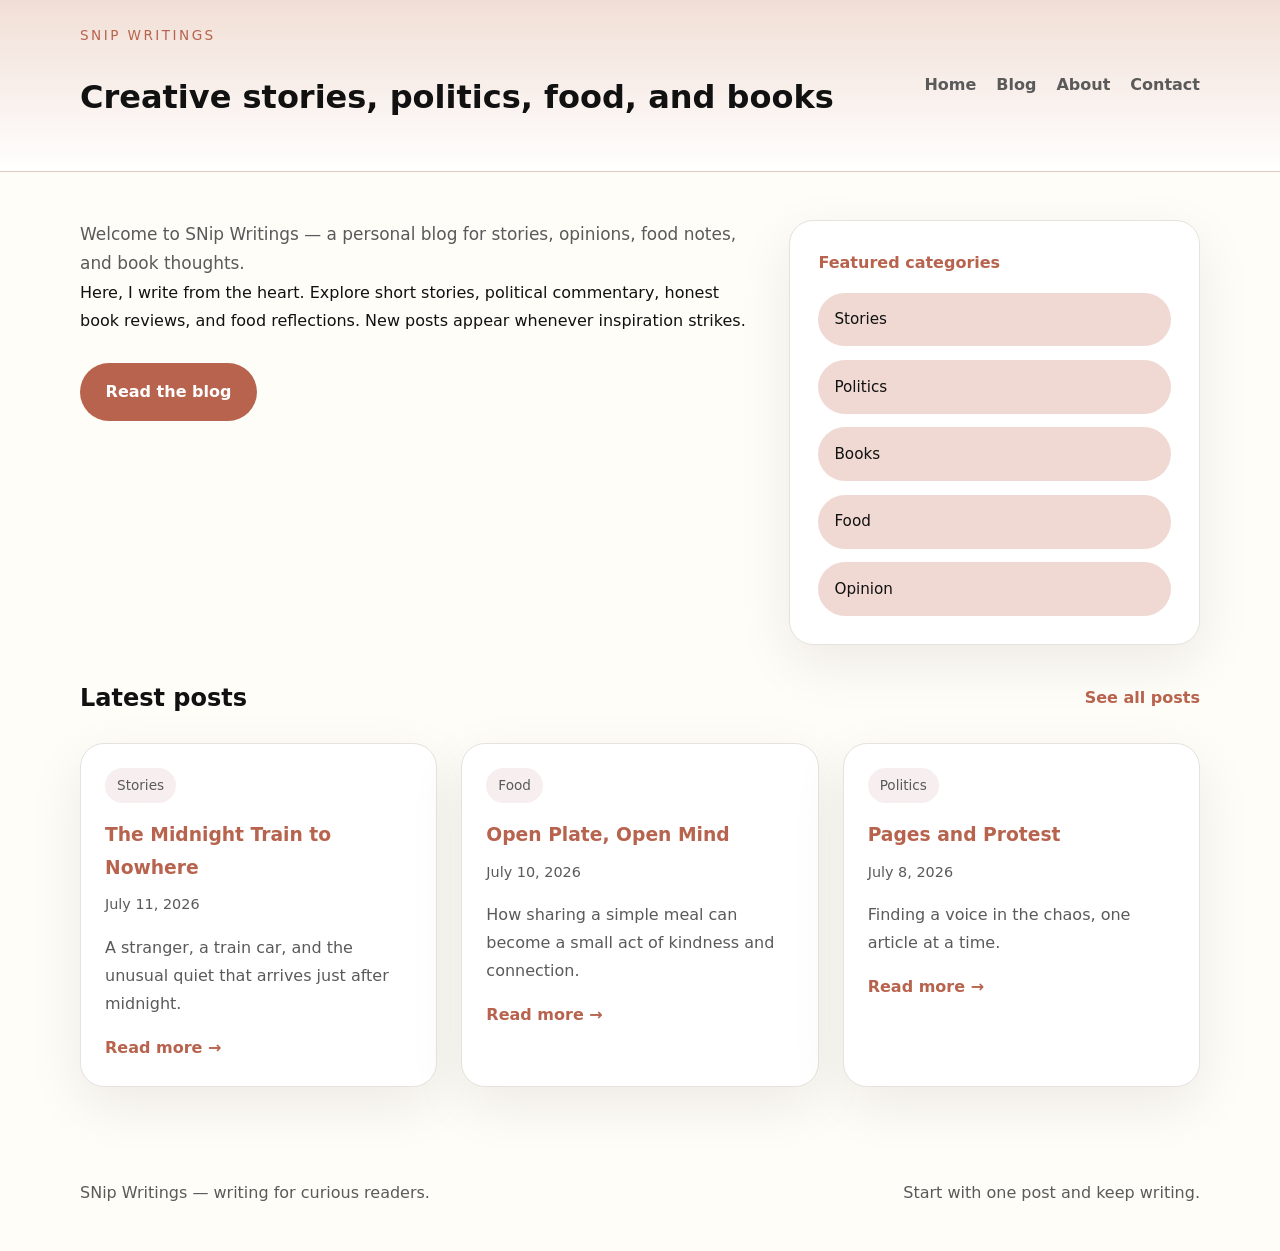
==== index.html @ 1d482ac6 "Initial SNip Writings static blog site" ====
<!DOCTYPE html>
<html lang="en">
<head>
  <meta charset="UTF-8" />
  <meta name="viewport" content="width=device-width, initial-scale=1.0" />
  <title>SNip Writings</title>
  <link rel="stylesheet" href="styles.css" />
</head>
<body>
  <header class="site-header">
    <div class="container header-inner">
      <div>
        <p class="eyebrow">SNip Writings</p>
        <h1>Creative stories, politics, food, and books</h1>
      </div>
      <nav class="site-nav">
        <a href="index.html">Home</a>
        <a href="posts.html">Blog</a>
        <a href="about.html">About</a>
        <a href="contact.html">Contact</a>
      </nav>
    </div>
  </header>

  <main class="container">
    <section class="hero">
      <div class="hero-copy">
        <p class="subtitle">Welcome to SNip Writings — a personal blog for stories, opinions, food notes, and book thoughts.</p>
        <p>Here, I write from the heart. Explore short stories, political commentary, honest book reviews, and food reflections. New posts appear whenever inspiration strikes.</p>
        <a class="button" href="posts.html">Read the blog</a>
      </div>
      <div class="hero-card">
        <p class="card-title">Featured categories</p>
        <ul class="feature-list">
          <li>Stories</li>
          <li>Politics</li>
          <li>Books</li>
          <li>Food</li>
          <li>Opinion</li>
        </ul>
      </div>
    </section>

    <section class="preview-section">
      <div class="section-header">
        <h2>Latest posts</h2>
        <a class="small-link" href="posts.html">See all posts</a>
      </div>
      <div id="latest-posts" class="post-grid"></div>
    </section>
  </main>

  <footer class="site-footer">
    <div class="container footer-inner">
      <p>SNip Writings — writing for curious readers.</p>
      <p>Start with one post and keep writing.</p>
    </div>
  </footer>

  <script src="posts.js"></script>
  <script>
    document.addEventListener('DOMContentLoaded', () => {
      renderLatestPosts(document.getElementById('latest-posts'), 3);
    });
  </script>
</body>
</html>
---- styles.css ----
:root {
  --bg: #fffdf8;
  --surface: #ffffff;
  --text: #111111;
  --muted: #5a5a5a;
  --border: #e6e2dd;
  --accent: #b7634d;
  --accent-soft: #f0d9d3;
  --shadow: 0 18px 55px rgba(22, 18, 16, 0.08);
  font-family: Inter, system-ui, -apple-system, BlinkMacSystemFont, "Segoe UI", sans-serif;
}

* {
  box-sizing: border-box;
}

body {
  margin: 0;
  background: var(--bg);
  color: var(--text);
  line-height: 1.75;
}

img {
  max-width: 100%;
  display: block;
}

.container {
  width: min(1120px, calc(100% - 2rem));
  margin: 0 auto;
}

.site-header {
  background: linear-gradient(180deg, rgba(183, 99, 77, 0.2), rgba(255, 255, 255, 0.9));
  border-bottom: 1px solid rgba(206, 182, 171, 0.5);
}

.header-inner {
  display: flex;
  align-items: center;
  justify-content: space-between;
  gap: 1rem;
  padding: 1.5rem 0;
}

.eyebrow {
  text-transform: uppercase;
  letter-spacing: 0.18em;
  color: var(--accent);
  font-size: 0.85rem;
  margin: 0 0 0.5rem;
}

.site-nav {
  display: flex;
  gap: 1.25rem;
  flex-wrap: wrap;
}

.site-nav a {
  color: var(--muted);
  text-decoration: none;
  font-weight: 600;
}

.site-nav a:hover {
  color: var(--accent);
}

.hero {
  display: grid;
  grid-template-columns: minmax(0, 1.65fr) minmax(280px, 1fr);
  gap: 2rem;
  align-items: start;
  padding: 3rem 0 2rem;
}

.hero-copy h1,
.hero-copy p {
  margin: 0;
}

.hero-copy h1 {
  font-size: clamp(2.75rem, 3.5vw, 4.25rem);
  line-height: 1.05;
}

.subtitle {
  margin: 0 0 1.25rem;
  color: var(--muted);
  font-size: 1.06rem;
}

.button {
  display: inline-block;
  margin-top: 1.75rem;
  background: var(--accent);
  color: white;
  padding: 0.95rem 1.6rem;
  border-radius: 999px;
  text-decoration: none;
  font-weight: 700;
}

.button:hover {
  opacity: 0.95;
}

.hero-card {
  background: var(--surface);
  border: 1px solid var(--border);
  border-radius: 24px;
  padding: 1.75rem;
  box-shadow: var(--shadow);
}

.card-title {
  margin: 0 0 1rem;
  font-size: 1rem;
  color: var(--accent);
  font-weight: 700;
}

.feature-list {
  list-style: none;
  margin: 0;
  padding: 0;
  display: grid;
  gap: 0.85rem;
}

.feature-list li {
  background: var(--accent-soft);
  color: var(--text);
  padding: 0.85rem 1rem;
  border-radius: 999px;
  font-size: 0.95rem;
}

.preview-section {
  padding-bottom: 3rem;
}

.section-header {
  display: flex;
  align-items: center;
  justify-content: space-between;
  gap: 1rem;
  margin-bottom: 1.5rem;
}

.section-header h2 {
  margin: 0;
}

.small-link {
  color: var(--accent);
  text-decoration: none;
  font-weight: 700;
}

.post-grid {
  display: grid;
  grid-template-columns: repeat(auto-fit, minmax(260px, 1fr));
  gap: 1.5rem;
}

.post-card {
  background: var(--surface);
  border: 1px solid var(--border);
  border-radius: 24px;
  padding: 1.5rem;
  box-shadow: var(--shadow);
}

.post-card h3 {
  margin: 0 0 0.5rem;
}

.post-card p {
  margin: 0 0 1rem;
  color: var(--muted);
}

.post-card a {
  color: var(--accent);
  font-weight: 700;
  text-decoration: none;
}

.post-meta {
  font-size: 0.9rem;
  color: var(--muted);
  margin-bottom: 1rem;
}

.category-pill {
  display: inline-block;
  padding: 0.35rem 0.75rem;
  border-radius: 999px;
  background: #f7eef0;
  color: #9b4e40;
  font-size: 0.85rem;
  margin-bottom: 1rem;
}

.post-page, .content-page {
  padding: 3rem 0 4rem;
}

.post-page article,
.content-page section {
  background: var(--surface);
  border: 1px solid var(--border);
  border-radius: 24px;
  padding: 2rem;
  box-shadow: var(--shadow);
}

.post-page article h1 {
  margin-top: 0;
}

.post-page article p {
  margin: 1.2rem 0;
}

.post-page article blockquote {
  border-left: 4px solid var(--accent);
  margin: 1.75rem 0;
  padding-left: 1rem;
  color: var(--muted);
}

.footer-inner {
  display: flex;
  justify-content: space-between;
  gap: 1rem;
  padding: 1.75rem 0;
  color: var(--muted);
}

@media (max-width: 800px) {
  .hero {
    grid-template-columns: 1fr;
  }
  .header-inner {
    flex-direction: column;
    align-items: flex-start;
  }
  .post-grid {
    grid-template-columns: 1fr;
  }
}

@media (max-width: 520px) {
  .site-nav {
    width: 100%;
    justify-content: space-between;
  }
  .feature-list {
    grid-template-columns: 1fr;
  }
}
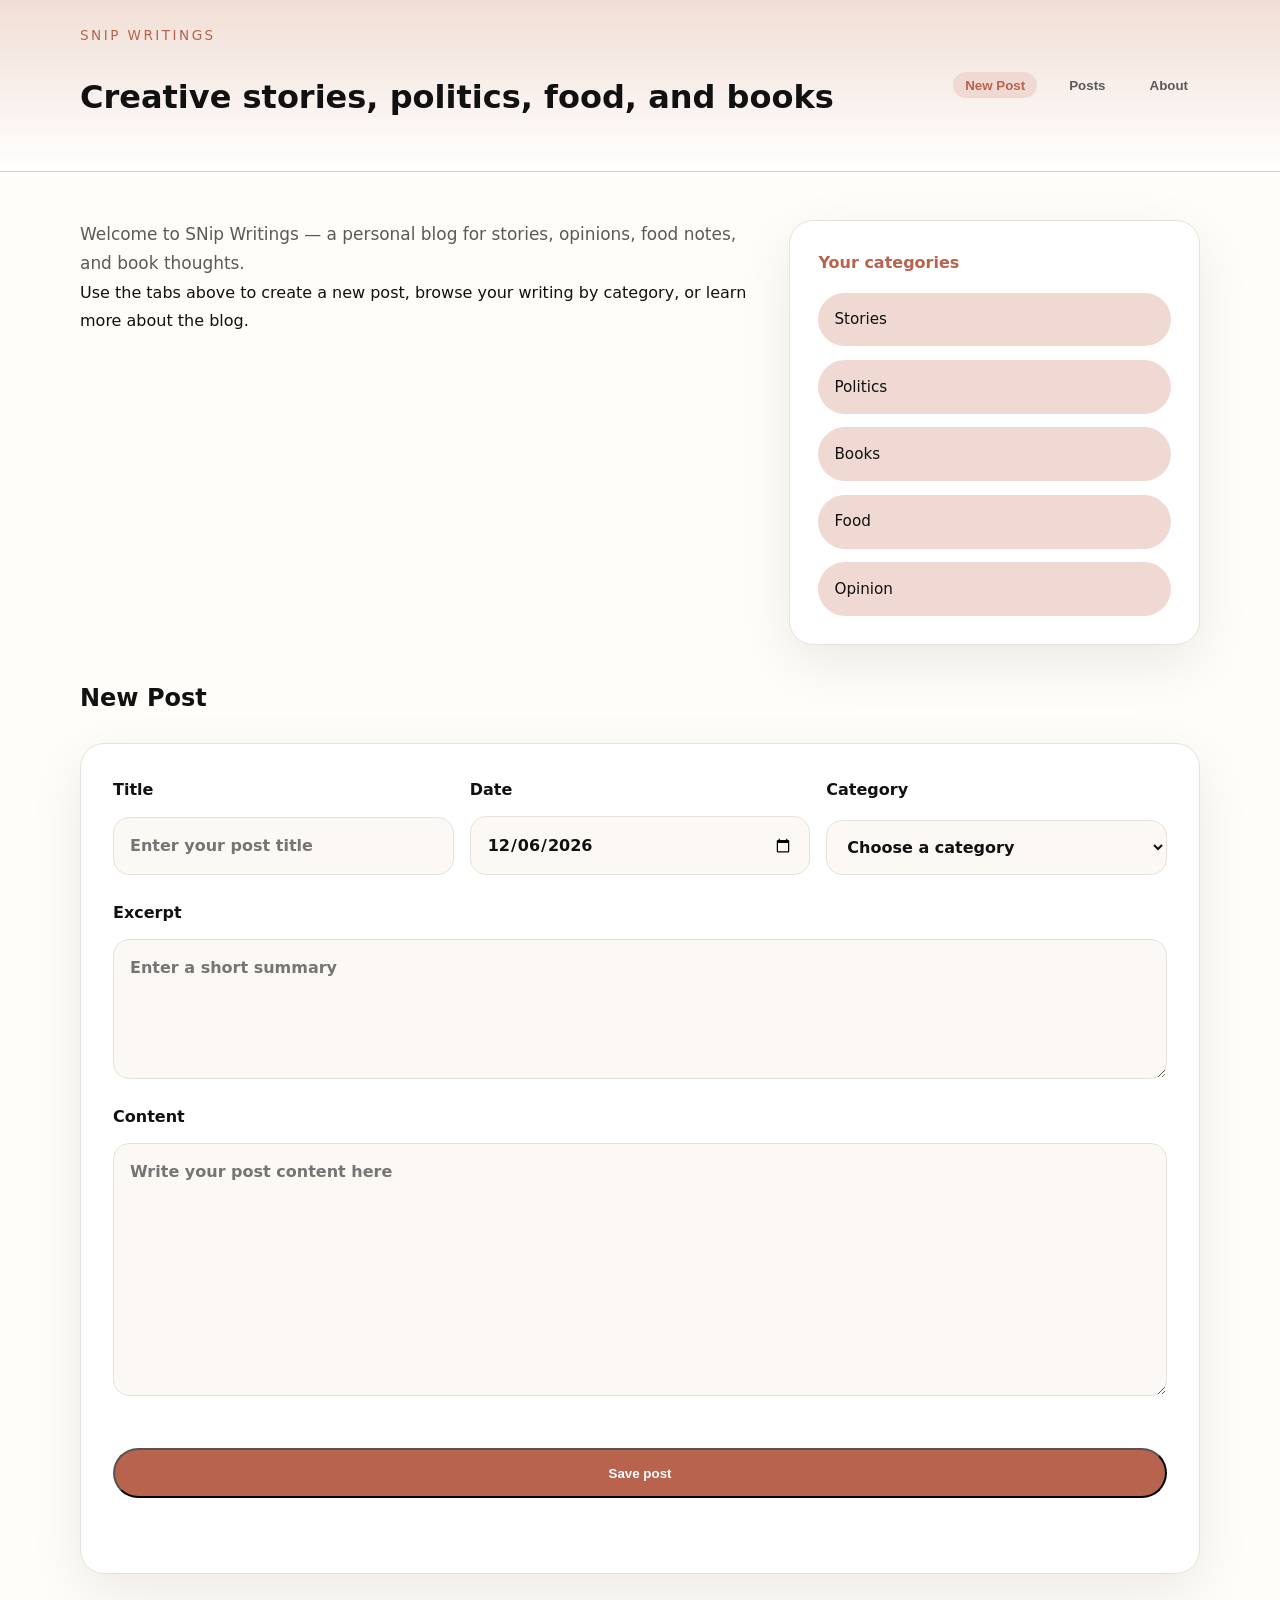
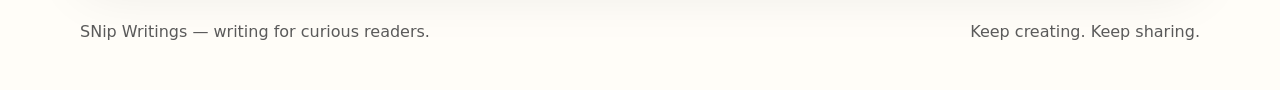
==== commit f6b15118: "Convert SNip Writings to tabbed blog UI with local New Post form and category browsing" ====
--- a/index.html
+++ b/index.html
@@ -14,10 +14,9 @@
         <h1>Creative stories, politics, food, and books</h1>
       </div>
       <nav class="site-nav">
-        <a href="index.html">Home</a>
-        <a href="posts.html">Blog</a>
-        <a href="about.html">About</a>
-        <a href="contact.html">Contact</a>
+        <button class="tab-button active" type="button" data-tab="new-post">New Post</button>
+        <button class="tab-button" type="button" data-tab="posts">Posts</button>
+        <button class="tab-button" type="button" data-tab="about">About</button>
       </nav>
     </div>
   </header>
@@ -26,11 +25,10 @@
     <section class="hero">
       <div class="hero-copy">
         <p class="subtitle">Welcome to SNip Writings — a personal blog for stories, opinions, food notes, and book thoughts.</p>
-        <p>Here, I write from the heart. Explore short stories, political commentary, honest book reviews, and food reflections. New posts appear whenever inspiration strikes.</p>
-        <a class="button" href="posts.html">Read the blog</a>
+        <p>Use the tabs above to create a new post, browse your writing by category, or learn more about the blog.</p>
       </div>
       <div class="hero-card">
-        <p class="card-title">Featured categories</p>
+        <p class="card-title">Your categories</p>
         <ul class="feature-list">
           <li>Stories</li>
           <li>Politics</li>
@@ -41,26 +39,75 @@
       </div>
     </section>
 
-    <section class="preview-section">
+    <section id="new-post" class="tab-panel active">
       <div class="section-header">
-        <h2>Latest posts</h2>
-        <a class="small-link" href="posts.html">See all posts</a>
+        <h2>New Post</h2>
       </div>
-      <div id="latest-posts" class="post-grid"></div>
+      <form id="post-form" class="post-form">
+        <div class="form-grid">
+          <label>
+            Title
+            <input type="text" id="post-title" placeholder="Enter your post title" required />
+          </label>
+          <label>
+            Date
+            <input type="date" id="post-date" />
+          </label>
+          <label>
+            Category
+            <select id="post-category" required>
+              <option value="">Choose a category</option>
+            </select>
+          </label>
+        </div>
+        <label>
+          Excerpt
+          <textarea id="post-excerpt" rows="3" placeholder="Enter a short summary" required></textarea>
+        </label>
+        <label>
+          Content
+          <textarea id="post-content" rows="8" placeholder="Write your post content here" required></textarea>
+        </label>
+        <button class="button" type="submit">Save post</button>
+        <p id="form-message" class="form-message"></p>
+      </form>
+    </section>
+
+    <section id="posts" class="tab-panel">
+      <div class="section-header">
+        <div>
+          <h2>Posts</h2>
+          <p class="subtitle">Browse your writing by category and read the full post content.</p>
+        </div>
+        <div id="category-filters" class="filter-links"></div>
+      </div>
+      <div id="post-list" class="post-grid"></div>
+      <div id="post-detail" class="post-detail hidden"></div>
+    </section>
+
+    <section id="about" class="tab-panel">
+      <div class="section-header">
+        <h2>About</h2>
+      </div>
+      <div class="content-card">
+        <p>SNip Writings is your personal space to share real writing about stories, politics, food, and books. It is built to keep your voice easy to publish and simple for readers to browse.</p>
+        <p>Use the New Post tab to write directly in the browser. Your posts are saved locally in your browser, so you can keep writing and publish from here.</p>
+        <p>This site is meant to be a living journal that grows with your writing. Add a post, tag it with the right category, and then use the Posts tab to read and review your work.</p>
+      </div>
     </section>
   </main>
 
   <footer class="site-footer">
     <div class="container footer-inner">
       <p>SNip Writings — writing for curious readers.</p>
-      <p>Start with one post and keep writing.</p>
+      <p>Keep creating. Keep sharing.</p>
     </div>
   </footer>
 
   <script src="posts.js"></script>
   <script>
     document.addEventListener('DOMContentLoaded', () => {
-      renderLatestPosts(document.getElementById('latest-posts'), 3);
+      initPage();
     });
   </script>
 </body>
--- a/styles.css
+++ b/styles.css
@@ -64,7 +64,23 @@
   font-weight: 600;
 }
 
-.site-nav a:hover {
+.site-nav a:hover,
+.site-nav button:hover {
+  color: var(--accent);
+}
+
+.site-nav button {
+  background: transparent;
+  border: none;
+  color: var(--muted);
+  font-weight: 700;
+  cursor: pointer;
+  padding: 0.35rem 0.75rem;
+  border-radius: 999px;
+}
+
+.site-nav button.active {
+  background: var(--accent-soft);
   color: var(--accent);
 }
 
@@ -158,6 +174,136 @@
   color: var(--accent);
   text-decoration: none;
   font-weight: 700;
+}
+
+.tabs {
+  display: flex;
+  gap: 1rem;
+  flex-wrap: wrap;
+  margin-bottom: 2rem;
+}
+
+.tab-button {
+  background: transparent;
+  border: 1px solid transparent;
+  color: var(--muted);
+  padding: 0.8rem 1.2rem;
+  border-radius: 999px;
+  cursor: pointer;
+  font-weight: 700;
+}
+
+.tab-button.active {
+  background: var(--accent-soft);
+  border-color: rgba(183, 99, 77, 0.2);
+  color: var(--accent);
+}
+
+.tab-panel {
+  display: none;
+}
+
+.tab-panel.active {
+  display: block;
+}
+
+.post-form {
+  display: grid;
+  gap: 1.5rem;
+  background: var(--surface);
+  border: 1px solid var(--border);
+  border-radius: 24px;
+  padding: 2rem;
+  box-shadow: var(--shadow);
+}
+
+.form-grid {
+  display: grid;
+  grid-template-columns: repeat(3, minmax(0, 1fr));
+  gap: 1rem;
+}
+
+.post-form label {
+  display: grid;
+  gap: 0.75rem;
+  color: var(--text);
+  font-weight: 600;
+}
+
+.post-form input,
+.post-form select,
+.post-form textarea {
+  width: 100%;
+  background: #fcf8f3;
+  border: 1px solid var(--border);
+  border-radius: 16px;
+  padding: 0.85rem 1rem;
+  font: inherit;
+  color: var(--text);
+}
+
+.post-form textarea {
+  min-height: 140px;
+}
+
+.form-message {
+  margin: 0;
+  color: var(--accent);
+  min-height: 1.2rem;
+}
+
+.post-detail {
+  margin-top: 2rem;
+}
+
+.post-detail.hidden {
+  display: none;
+}
+
+.content-card {
+  background: var(--surface);
+  border: 1px solid var(--border);
+  border-radius: 24px;
+  padding: 2rem;
+  box-shadow: var(--shadow);
+}
+
+.link-button {
+  background: none;
+  border: none;
+  color: var(--accent);
+  font-weight: 700;
+  cursor: pointer;
+  padding: 0;
+}
+
+.hidden {
+  display: none;
+}
+
+.filter-links {
+  display: flex;
+  flex-wrap: wrap;
+  gap: 0.75rem;
+}
+
+.filter-links button {
+  background: #f9e8e3;
+  color: #974d3f;
+  border: none;
+  border-radius: 999px;
+  padding: 0.65rem 1rem;
+  cursor: pointer;
+  font-weight: 700;
+}
+
+.filter-links button.active {
+  background: var(--accent);
+  color: white;
+}
+
+.no-posts {
+  color: var(--muted);
 }
 
 .post-grid {
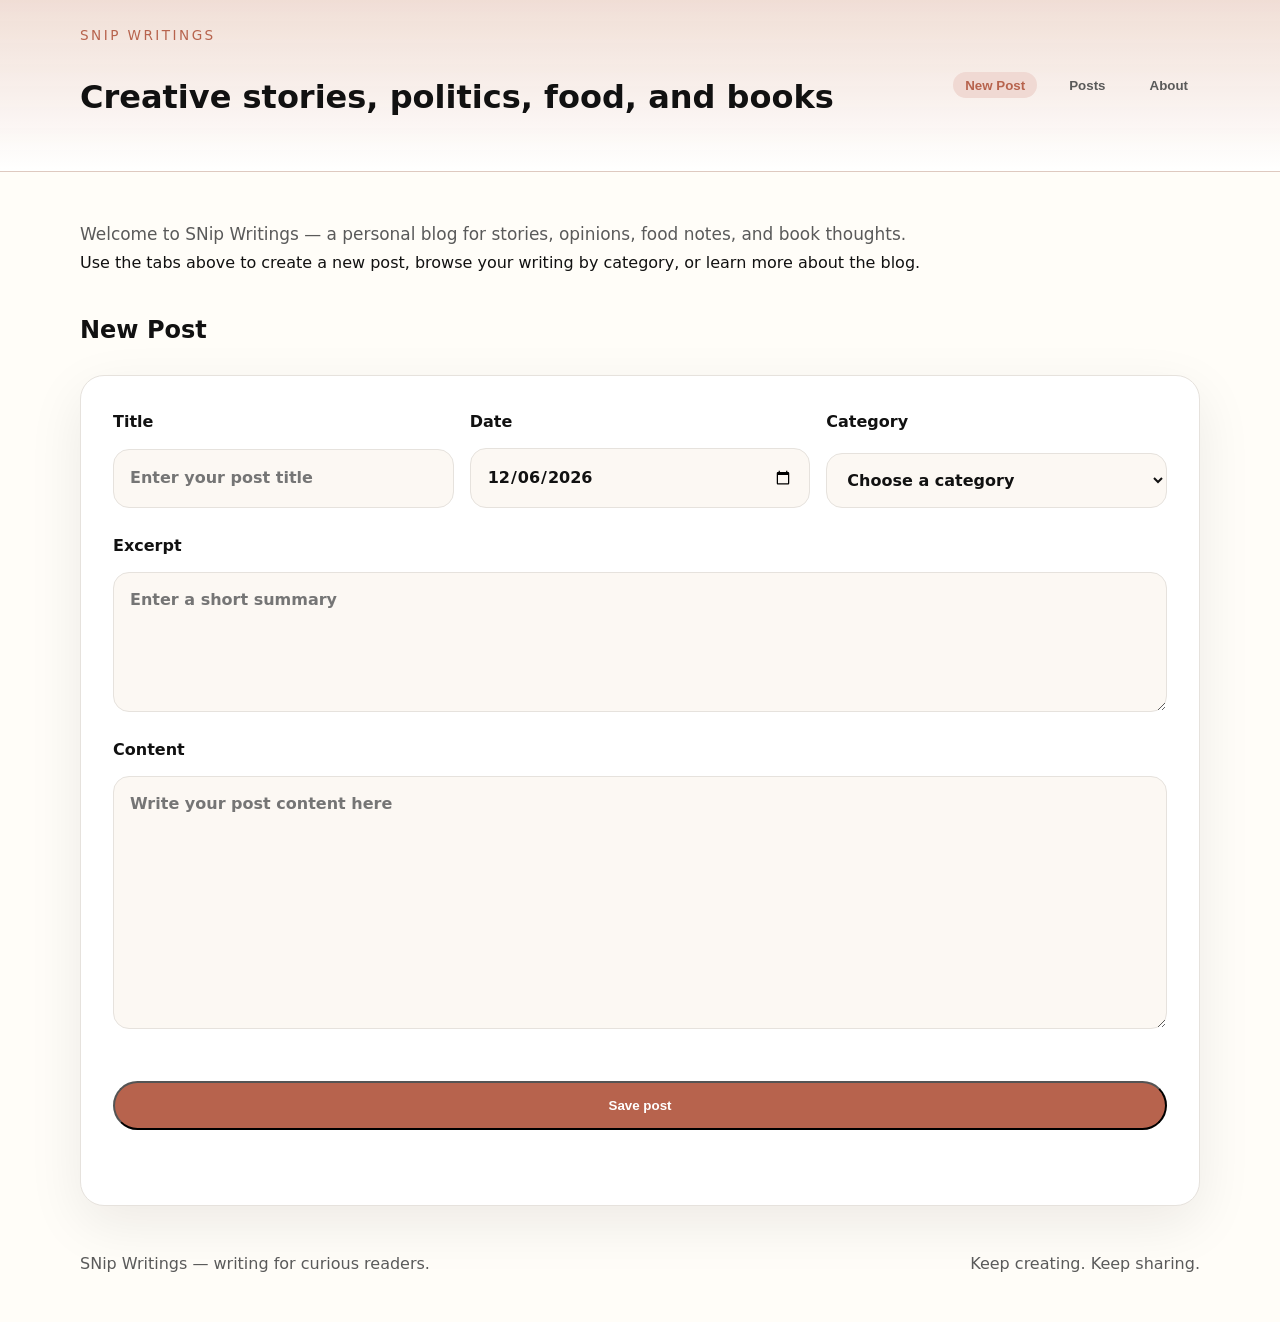
==== commit b6eeb819: "Remove category hero panel and simplify homepage layout" ====
--- a/index.html
+++ b/index.html
@@ -26,16 +26,6 @@
       <div class="hero-copy">
         <p class="subtitle">Welcome to SNip Writings — a personal blog for stories, opinions, food notes, and book thoughts.</p>
         <p>Use the tabs above to create a new post, browse your writing by category, or learn more about the blog.</p>
-      </div>
-      <div class="hero-card">
-        <p class="card-title">Your categories</p>
-        <ul class="feature-list">
-          <li>Stories</li>
-          <li>Politics</li>
-          <li>Books</li>
-          <li>Food</li>
-          <li>Opinion</li>
-        </ul>
       </div>
     </section>
 
--- a/styles.css
+++ b/styles.css
@@ -85,10 +85,7 @@
 }
 
 .hero {
-  display: grid;
-  grid-template-columns: minmax(0, 1.65fr) minmax(280px, 1fr);
-  gap: 2rem;
-  align-items: start;
+  display: block;
   padding: 3rem 0 2rem;
 }
 
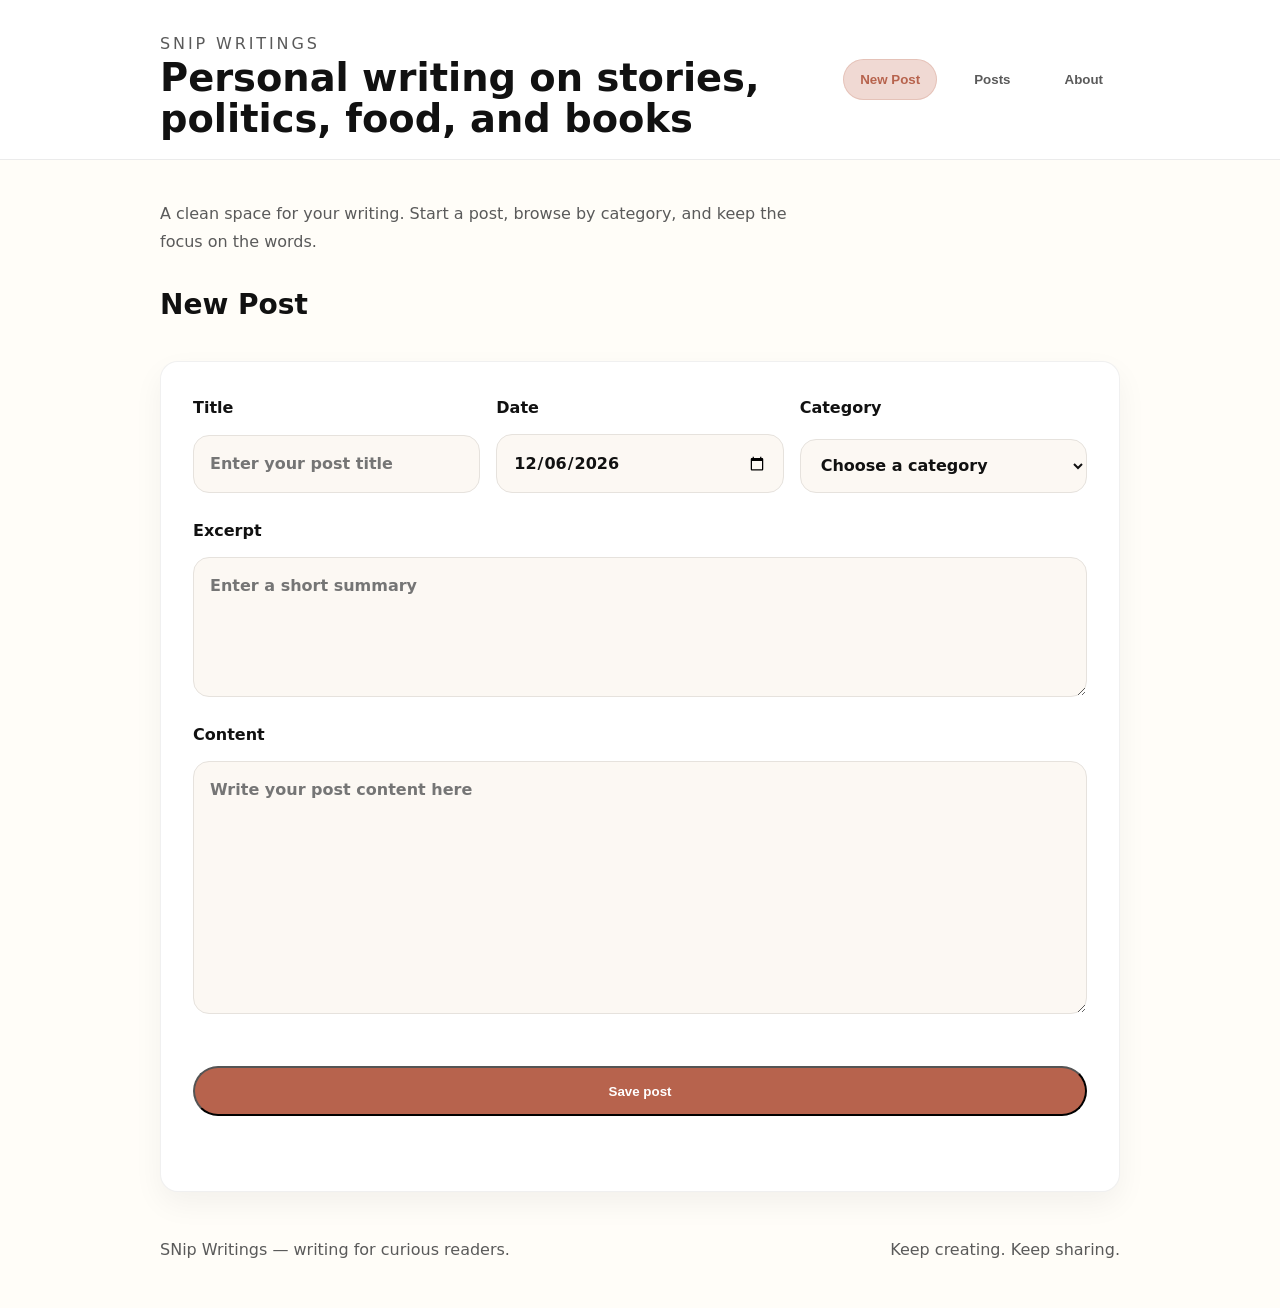
==== commit 385fb8e3: "Update blog design to a cleaner, Daniel Wirtz-inspired layout" ====
--- a/index.html
+++ b/index.html
@@ -9,9 +9,9 @@
 <body>
   <header class="site-header">
     <div class="container header-inner">
-      <div>
+      <div class="brand-copy">
         <p class="eyebrow">SNip Writings</p>
-        <h1>Creative stories, politics, food, and books</h1>
+        <h1>Personal writing on stories, politics, food, and books</h1>
       </div>
       <nav class="site-nav">
         <button class="tab-button active" type="button" data-tab="new-post">New Post</button>
@@ -22,11 +22,8 @@
   </header>
 
   <main class="container">
-    <section class="hero">
-      <div class="hero-copy">
-        <p class="subtitle">Welcome to SNip Writings — a personal blog for stories, opinions, food notes, and book thoughts.</p>
-        <p>Use the tabs above to create a new post, browse your writing by category, or learn more about the blog.</p>
-      </div>
+    <section class="intro">
+      <p class="subtitle">A clean space for your writing. Start a post, browse by category, and keep the focus on the words.</p>
     </section>
 
     <section id="new-post" class="tab-panel active">
--- a/styles.css
+++ b/styles.css
@@ -27,13 +27,16 @@
 }
 
 .container {
-  width: min(1120px, calc(100% - 2rem));
+  width: min(960px, calc(100% - 2rem));
   margin: 0 auto;
 }
 
 .site-header {
-  background: linear-gradient(180deg, rgba(183, 99, 77, 0.2), rgba(255, 255, 255, 0.9));
-  border-bottom: 1px solid rgba(206, 182, 171, 0.5);
+  background: white;
+  border-bottom: 1px solid rgba(0, 0, 0, 0.08);
+  position: sticky;
+  top: 0;
+  z-index: 10;
 }
 
 .header-inner {
@@ -41,7 +44,11 @@
   align-items: center;
   justify-content: space-between;
   gap: 1rem;
-  padding: 1.5rem 0;
+  padding: 1.25rem 0;
+}
+
+.brand-copy {
+  max-width: 640px;
 }
 
 .eyebrow {
@@ -71,38 +78,46 @@
 
 .site-nav button {
   background: transparent;
-  border: none;
+  border: 1px solid transparent;
   color: var(--muted);
   font-weight: 700;
   cursor: pointer;
-  padding: 0.35rem 0.75rem;
-  border-radius: 999px;
+  padding: 0.75rem 1rem;
+  border-radius: 999px;
+  transition: background 160ms ease, color 160ms ease, border-color 160ms ease;
 }
 
 .site-nav button.active {
   background: var(--accent-soft);
-  color: var(--accent);
-}
-
-.hero {
-  display: block;
-  padding: 3rem 0 2rem;
-}
-
-.hero-copy h1,
-.hero-copy p {
-  margin: 0;
-}
-
-.hero-copy h1 {
-  font-size: clamp(2.75rem, 3.5vw, 4.25rem);
+  border-color: rgba(183, 99, 77, 0.2);
+  color: var(--accent);
+}
+
+.site-nav button:hover {
+  background: rgba(183, 99, 77, 0.08);
+}
+
+.intro {
+  padding: 2.5rem 0 1.5rem;
+}
+
+.subtitle {
+  margin: 0;
+  color: var(--muted);
+  font-size: 1rem;
+  max-width: 42rem;
+}
+
+.brand-copy h1 {
+  margin: 0;
+  font-size: clamp(2rem, 3vw, 2.75rem);
   line-height: 1.05;
 }
 
-.subtitle {
-  margin: 0 0 1.25rem;
-  color: var(--muted);
-  font-size: 1.06rem;
+.brand-copy p {
+  margin: 0.65rem 0 0;
+  color: var(--muted);
+  font-size: 1rem;
 }
 
 .button {
@@ -157,14 +172,15 @@
 
 .section-header {
   display: flex;
-  align-items: center;
+  align-items: flex-end;
   justify-content: space-between;
   gap: 1rem;
-  margin-bottom: 1.5rem;
+  margin-bottom: 2rem;
 }
 
 .section-header h2 {
   margin: 0;
+  font-size: 1.75rem;
 }
 
 .small-link {
@@ -208,10 +224,10 @@
   display: grid;
   gap: 1.5rem;
   background: var(--surface);
-  border: 1px solid var(--border);
-  border-radius: 24px;
+  border: 1px solid rgba(0, 0, 0, 0.06);
+  border-radius: 18px;
   padding: 2rem;
-  box-shadow: var(--shadow);
+  box-shadow: 0 12px 30px rgba(15, 12, 10, 0.05);
 }
 
 .form-grid {
@@ -311,14 +327,15 @@
 
 .post-card {
   background: var(--surface);
-  border: 1px solid var(--border);
-  border-radius: 24px;
+  border: 1px solid rgba(0, 0, 0, 0.06);
+  border-radius: 20px;
   padding: 1.5rem;
-  box-shadow: var(--shadow);
+  box-shadow: 0 14px 35px rgba(15, 12, 10, 0.05);
 }
 
 .post-card h3 {
   margin: 0 0 0.5rem;
+  font-size: 1.2rem;
 }
 
 .post-card p {
@@ -326,6 +343,11 @@
   color: var(--muted);
 }
 
+.post-card p {
+  margin: 0 0 1rem;
+  color: var(--muted);
+}
+
 .post-card a {
   color: var(--accent);
   font-weight: 700;
@@ -339,11 +361,13 @@
 }
 
 .category-pill {
-  display: inline-block;
+  display: inline-flex;
+  align-items: center;
+  gap: 0.35rem;
   padding: 0.35rem 0.75rem;
   border-radius: 999px;
-  background: #f7eef0;
-  color: #9b4e40;
+  background: rgba(183, 99, 77, 0.12);
+  color: var(--accent);
   font-size: 0.85rem;
   margin-bottom: 1rem;
 }
@@ -405,4 +429,7 @@
   .feature-list {
     grid-template-columns: 1fr;
   }
-}
+  .site-header {
+    padding: 0 0.5rem;
+  }
+}
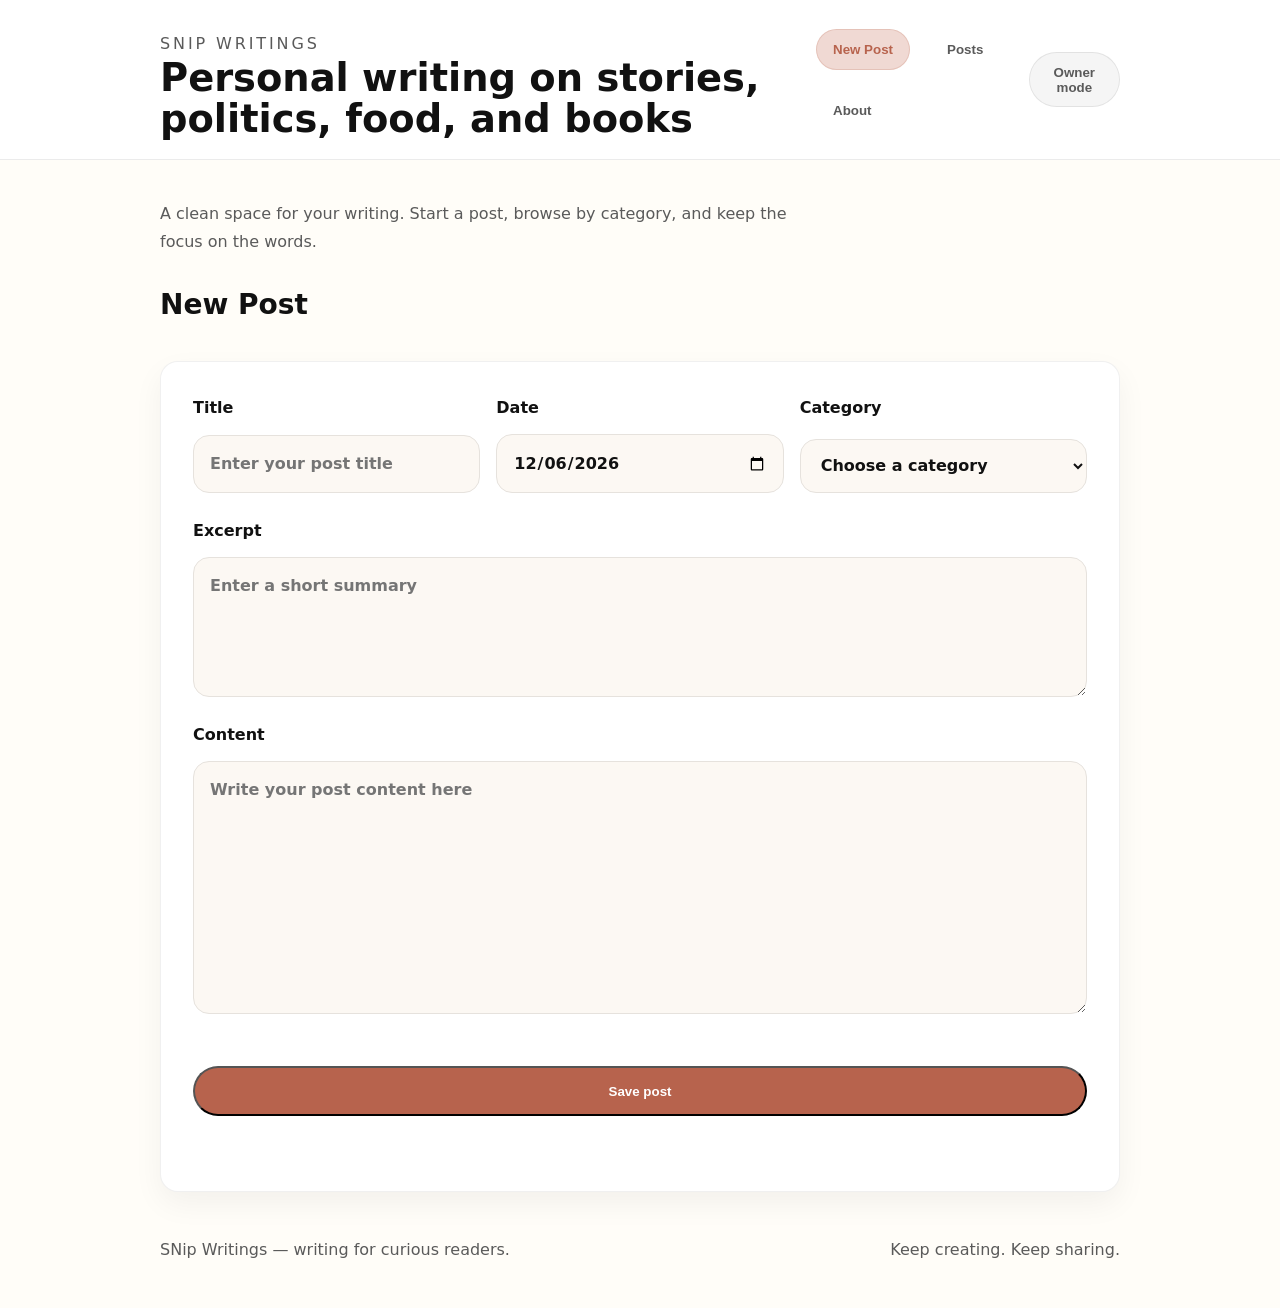
==== commit 0e99097e: "Add owner mode with edit and delete controls for local posts" ====
--- a/index.html
+++ b/index.html
@@ -18,6 +18,7 @@
         <button class="tab-button" type="button" data-tab="posts">Posts</button>
         <button class="tab-button" type="button" data-tab="about">About</button>
       </nav>
+      <button id="owner-toggle" class="owner-toggle" type="button" aria-pressed="false">Owner mode</button>
     </div>
   </header>
 
--- a/styles.css
+++ b/styles.css
@@ -97,6 +97,23 @@
   background: rgba(183, 99, 77, 0.08);
 }
 
+.owner-toggle {
+  background: rgba(0, 0, 0, 0.04);
+  border: 1px solid rgba(0, 0, 0, 0.08);
+  color: var(--muted);
+  border-radius: 999px;
+  padding: 0.7rem 1rem;
+  cursor: pointer;
+  font-weight: 700;
+  transition: background 160ms ease, color 160ms ease, border-color 160ms ease;
+}
+
+.owner-toggle.active {
+  background: var(--accent);
+  color: white;
+  border-color: rgba(183, 99, 77, 0.4);
+}
+
 .intro {
   padding: 2.5rem 0 1.5rem;
 }
@@ -354,6 +371,22 @@
   text-decoration: none;
 }
 
+.post-actions {
+  display: flex;
+  flex-wrap: wrap;
+  gap: 0.75rem;
+  margin-top: 1rem;
+}
+
+.link-button {
+  background: none;
+  border: none;
+  color: var(--accent);
+  font-weight: 700;
+  cursor: pointer;
+  padding: 0;
+}
+
 .post-meta {
   font-size: 0.9rem;
   color: var(--muted);
